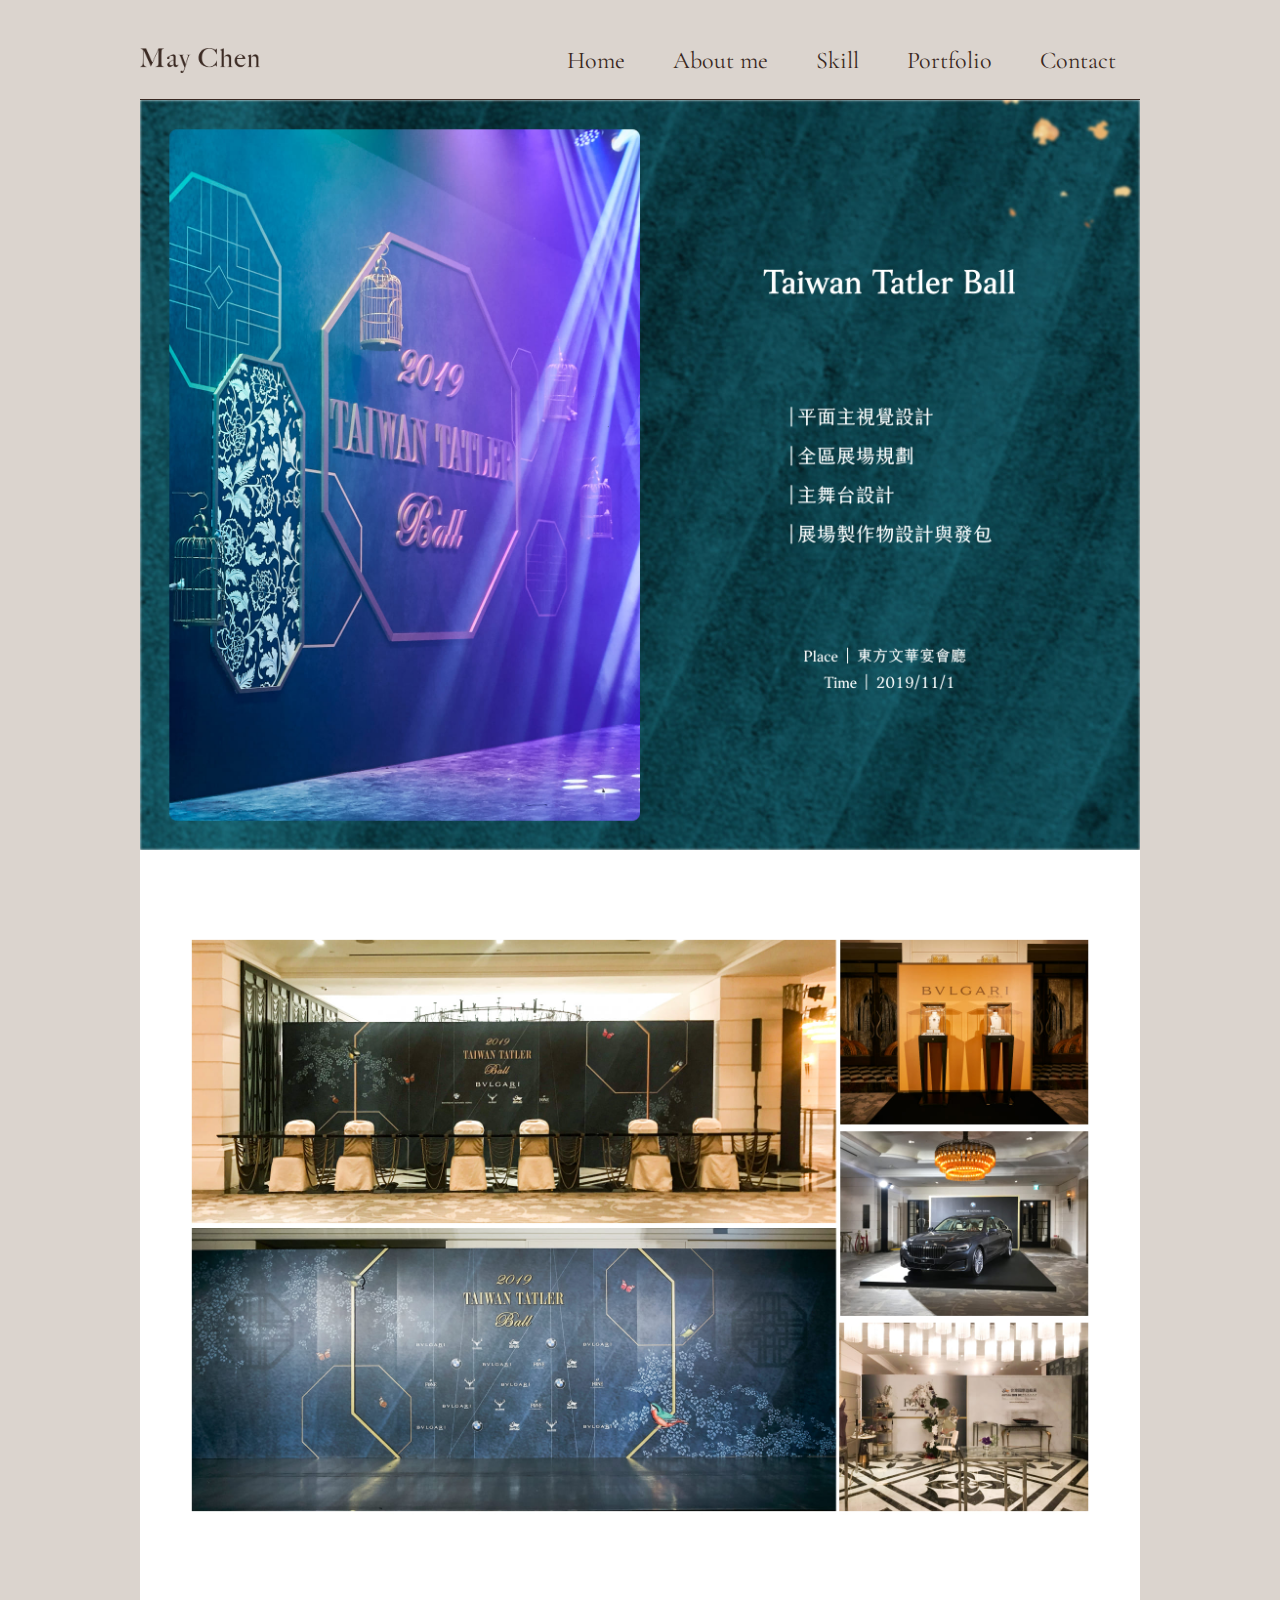
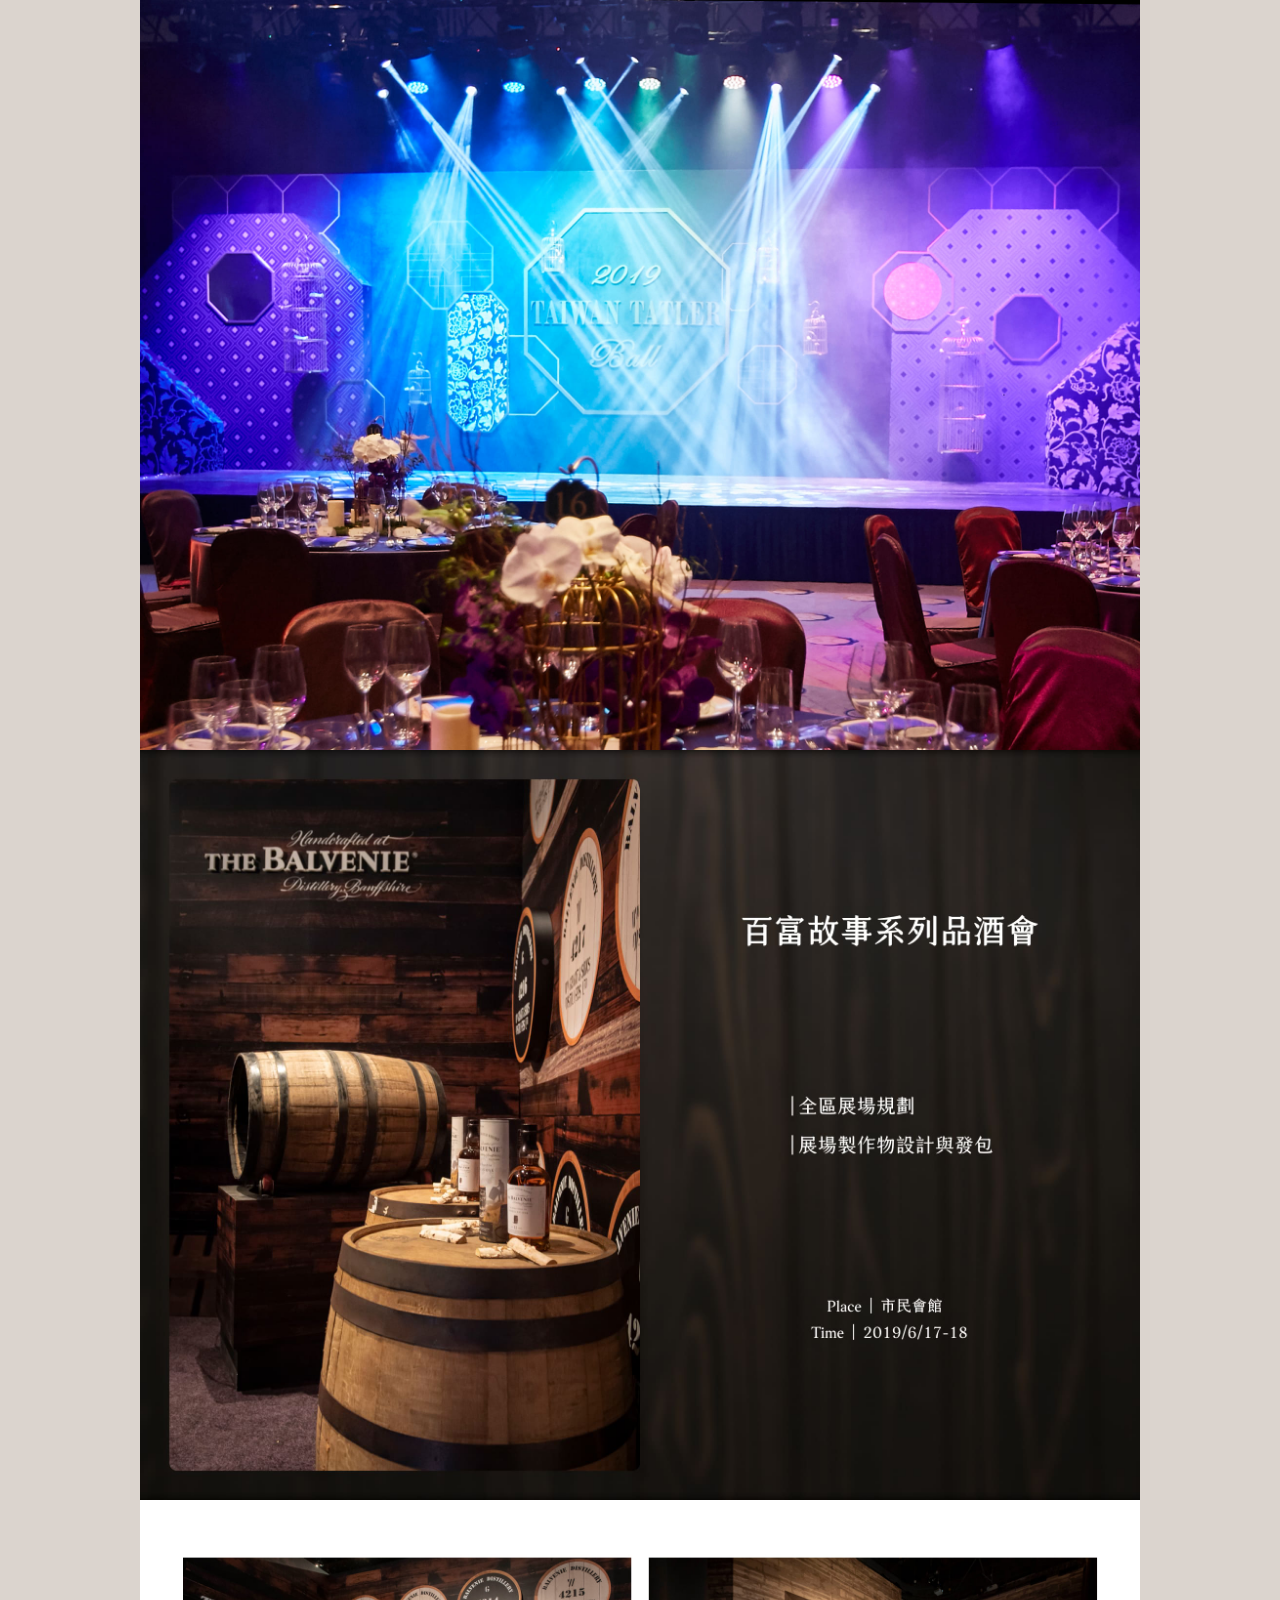
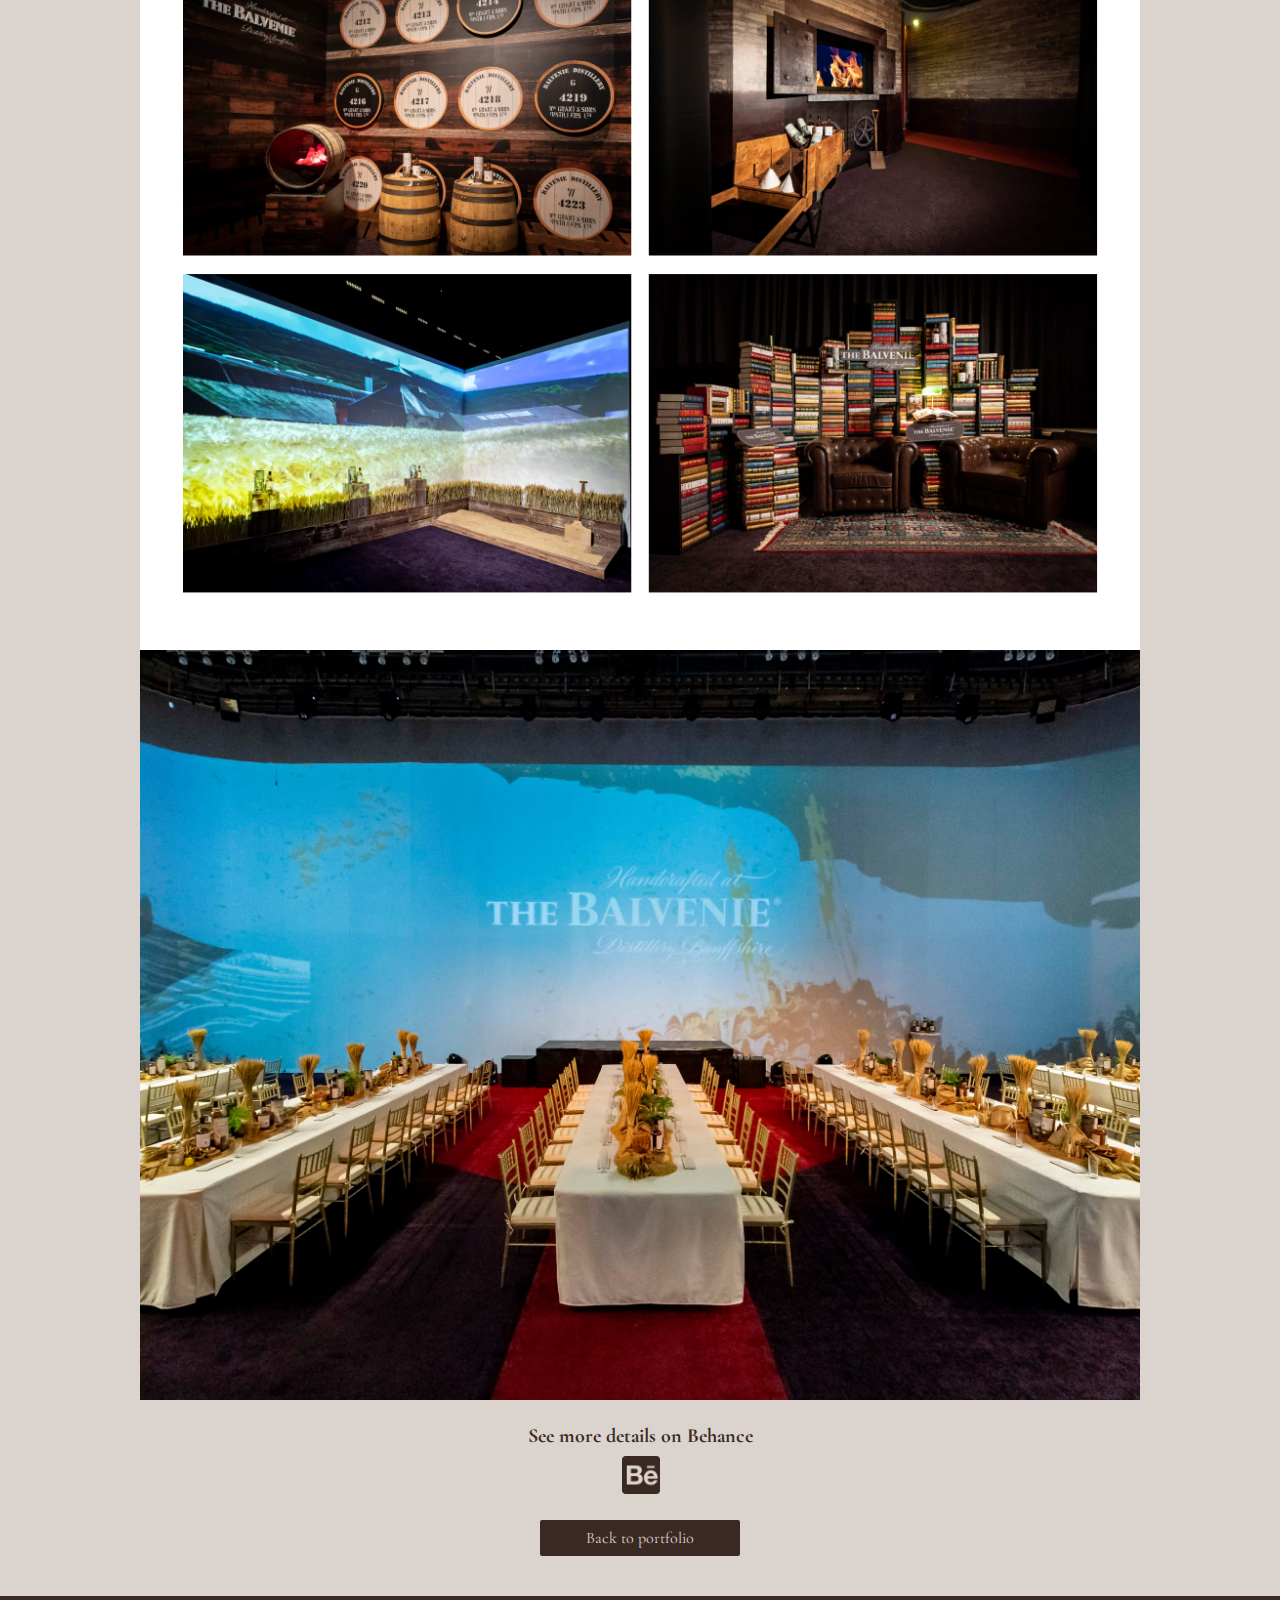
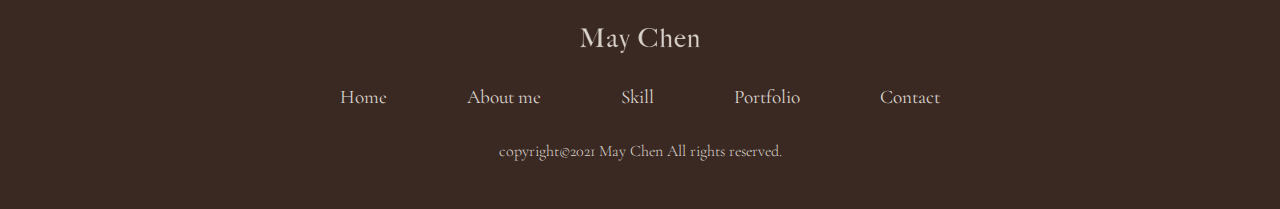
==== banquet.html @ 61004c6b "Add files via upload" ====
<!DOCTYPE html>
<html lang="zh-hant-tw">
<head>
    <meta charset="UTF-8">
    <meta name="viewport" content="width=device-width, initial-scale=1.0, shrink-to-fit=no">
    <title>May Chen Portfolio</title>
    <link rel="icon" href="mayChen.ico">
    <link rel="stylesheet" href="css/style.css">
</head>
<body>
    <header class="collection_header">
        <div class="container">
            <nav>
                <h1><a href="index.html"><img src="images/logo.png" alt=""></a></h1>
                <ul class="menu">
                    <li ><a href="index.html">Home</a></li>
                    <li><a href="index.html#about_me">About me</a></li>
                    <li><a href="index.html#skill">Skill</a></li>
                    <li><a href="index.html#portfolio">Portfolio</a></li>
                    <li><a href="index.html#contact">Contact</a></li>
                </ul>
            </nav>
        </div>
    </header>
    <main>
        <div class="container">
            <div class="content" onselectstart="return false;" ondragstart="return false;" oncontextmenu="return false;" oncopy="return false;">
                <img src="images/banquet/tt01.jpg" alt="collection01-1">
                <img src="images/banquet/tt02.jpg" alt="collection01-2">
                <img src="images/banquet/tt03.jpg" alt="collection01-3">
                <img src="images/banquet/tbv01.jpg" alt="collection02-1">
                <img src="images/banquet/tbv02.jpg" alt="collection02-2">
                <img src="images/banquet/tvb03.jpg" alt="collection02-3">
            </div>
            <div class="behance_box">
                <h2>See more details on Behance</h2>
                <a href="https://www.behance.net/gallery/119793203/2017-2021-PORTFOLIO-" target="_blank" class="icon"><img src="images/icon_behance.png" alt=""></a>
            </div>
            <div class="back_to_portfolio">
                <a href="index.html#portfolio">
                    <p>Back to portfolio</p>
                </a>
            </div>
        </div>
    </main>
    <footer>
        <div class="container">
            <a href="#" class="footer_logo">
                <img src="images/footer_logo.png" alt="logo">
            </a>
        </div>
        <ul class="footer_menu">
            <li ><a href="index.html">Home</a></li>
            <li><a href="index.html#about_me">About me</a></li>
            <li><a href="index.html#skill">Skill</a></li>
            <li><a href="index.html#portfolio">Portfolio</a></li>
            <li><a href="index.html#contact">Contact</a></li>
        </ul>
        <p>copyright©2021 May Chen All rights reserved.</p>
    </footer>
</body>
---- css/style.css ----
@charset "UTF-8";
@import url('https://fonts.googleapis.com/css2?family=Cormorant+Garamond:wght@300;500;600&family=Lora:wght@400;600&family=Noto+Sans+TC:wght@400;500&display=swap');
*{
    margin: 0;
    padding: 0;
    box-sizing: border-box;
    /* position: relative; */
}
body{
    font-family: 'Cormorant Garamond', serif;
    background-color: #DBD4CE;
    /* overflow: hidden; */
}
.container{
    width: 1000px;
	margin: 0 auto;
}
img{
    display: block;
    width: 100%;
}
ul{
    list-style: none;
}
a{
    text-decoration: none;
}
/*--------------next button-------------*/
/* ------------------------------------ */
.next_btn,.home_btn{
    display: inline-block;
    position: absolute;
    width: 90px;
    right: 0px;
    bottom: 20px;
}
.next_btn:hover{
    transform: scale(1.05);
}
.next_btn .btn_bg,.home_btn .btn_bg{
    position: relative;
    animation: rotate 10s infinite linear;
}
@keyframes rotate{
    0%{ transform: rotate(0deg);}
    100%{transform: rotate(360deg);}
}
.profile_btn, .skill_btn, .portfolio_btn,.contact_btn, .contact_home{
    position: absolute;
    top: 50%;
    left: 50%;
    transform: translate(-50%,-50%);
}
.profile_btn {
    width:50%;
}
.skill_btn{
    width: 35%;
}
.portfolio_btn{
    width: 65%;
}
.contact_btn{
    width: 55%;
}
.contact_home{
    width: 45%;
}
/* ----------------header-------------- */
/* ------------------------------------ */
.index_header{
    background-image: url(../images/bannerBG.jpg);
    background-position: center;
    background-size: cover;
    height: 100vh;
    overflow: hidden;
}
nav{
    display: flex;
    align-items: center;
    justify-content: space-between;
    padding-top: 46px;
    padding-bottom: 24px;
    border-bottom: 1px #3A2922 solid;
}
nav h1{
    width: 120px;
}
.menu{
    display: flex;
}
.menu li{
    position: relative;
    margin:0 16px;
    font-size: 1.5rem;
}
.menu  li  a{
    color: #3A2922;
    padding: 4px 8px;
    transition:all 0.3s ease-in
}
.menu li a:hover{
    background-color: #3A2922;
    color: #DBD4CE;
    border-radius: 4px;
}
/* ------banner------ */
.banner_box{
    display: flex;
    align-items: center;
    justify-content: center;
    position: relative;
    height: 75vh;
}
.banner_inner{
    display: flex;
    flex-direction: column;
    justify-content: center; 
    align-items: center; 
    background-image: url(../images/banner.png);
    background-position: center;
    background-size: contain;
    background-repeat: no-repeat;
    height: 350px;
    margin-top: 40px;
}
.banner_inner h2{
    font-size: 52px;
    font-family: 'Lora', serif;
    font-weight: 400;
    color: #3A2922;
    letter-spacing: 0.06em;
    margin-top: 2rem;
    animation: moveUp 1.2s ease-in-out both;
}
.banner_inner h3{
    font-family: 'Lora', serif;
    font-size: 20px;
    font-weight: 400;
    line-height: 150%;
    margin-top:2rem;
    color: #3A2922;
    letter-spacing: 0.06em;
    text-align: center;
    animation: moveUp 1.2s 0.5s ease-in-out backwards;
}
@keyframes moveUp{
    0%{
        transform: translateY(30px);
        opacity: 0;
    }
    50%{
        opacity: 1;
    }
    75%{
        transform: translateY(-4px);
    }
    100%{
        transform: translateY(0);
    }
}
/* ------------about profile------------ */
/* ------------------------------------- */
/* picture */
.about{
    height: 100vh;
    background-color: #EEE8E8;
}
.profile_box{
    position: relative;
    display: flex;
    align-items: center;
    justify-content: center;
    height: 100%;
}
.picture_box{
    flex:1;
    margin-top: 45px;
}
.my_picture{
    width: 480px;
    margin:0;
    padding: 0;
}
.about h1{
    font-size: 80px;
    margin: 0;
    padding: 0;
    line-height: 50px;
    transform: translate(260px,-280px)rotate(90deg);
    color: #B19071;
}
/* profile */
.profile{
    flex:1;
    padding: 0px 0px 80px 100px;
    text-align: left;
}
.profile h2{
    font-family: 'Noto Sans TC', sans-serif;
    font-size: 28px;
    font-weight: 400;
    color: #3A2922;
    margin-top: 24px;
}
.english_title{
    font-family: 'Lora', serif;
    font-size: 20px;
    font-weight: 400;
    color: #3A2922;
}
.profile hr{
    margin-bottom: 4px;
}
/* 個人資料 */
.my_info{
    font-family: 'Noto Sans TC','Lora', sans-serif;
    line-height: 28px;
    letter-spacing: 3%;
    list-style: none;
    color: #3A2922;
}
.my_info li{
    font-size: 18px;
}
.english_name{
    font-family: 'Lora', serif;
    font-size: 16px;
    font-weight: 400;
    letter-spacing: 3%;
}
/* 學經歷 */
.experience{
    display: flex;
    flex-direction: column;
}
.school,.work{
    display: flex;
    margin-top: 4px;
}
.icon{
    display: inline-block;
    width: 32px;
    height: 32px;
    margin-right: 4px;
}
.school ul,.work ul{
    display: inline-block;
    font-family: 'Noto Sans TC','Lora', sans-serif;
    line-height: 28px;
    letter-spacing: 3%;
    color: #3A2922;
}
.name{
    font-size: 18px;
}
.department{
    font-size: 14px;
    margin-bottom: 4px;
}
/* -------------about skill------------ */
/* ------------------------------------ */
.skill{
    background-color: #EEE8E8;
    padding-top: 24px;
}
.skill h1{
    color:#B19071;
    font-size: 80px;
    text-align: center;
    padding: 0;
    line-height: 48px;
}
.skill_content{
    background-image: url(../images/skillBg.jpg);
    background-size: cover;
    background-position: center;
    height: 90vh;
    overflow: hidden;
}
.skill_box{
    display: flex;
    align-items: center;
    justify-content: center;
    position: relative;
    height: 100%;
}
/* skill card */
.skill_cards{
    display: flex;
    align-items: center;
    justify-content:center;
    width: 85%;
    margin: 0 auto;
}
.cards{
    position: relative;
    flex: 1;
    margin:0 12px;
    border-radius: 20px;
    overflow: hidden;
    transition: all 0.5s;
    box-shadow: 0px 4px 6px rgba(0, 0, 0, 0.25);
}
.cards figcaption{
    position: absolute;
    width: 105%;
    height: 100%;
    text-align: center;
    top: 50%;
    left: 50%;
    transform: translate(-50%,-50%);
    background-color: #3A2922;
    color: #DBD4CE;
    font-size: 1.75rem;
    font-weight: 600;
    padding-top: 50%;
}
.cards:hover{
    transform: scale(1.05);
}
.cards:hover figcaption{
    display: none;
    opacity: 0;
}
/* -------------portfolio------------ */
/* ------------------------------------ */
.portfolio{
    background-color: #fff;
}
.portfolio_box{
    display: flex;
    align-items: center;
    justify-content: center;
    position: relative;
    height: 100vh;
}
.portfolio_menu{
    margin: 0 auto;
    width: 100%;
    padding-bottom: 5%;
}
.portfolio h1{
    font-size: 80px;
    margin: 0;
    padding: 0;
    line-height: 48px;
    color: #B19071;
}
/* tab menu */
#tab-menu{
    width:100%; 
    height: 100%;
}
#tab-menu > ul{ 
    position: absolute;
    display:block;
    margin:0;
    right:8px;
    transform: translateY(-101%);
    cursor: pointer;
}
#tab-menu > ul > li{
    display:inline-block; 
    vertical-align:top; 
    margin:0 -1px -1px 0 ;
    height: 60px; 
    font-family: 'Lora', serif;
    line-height: 32px; 
    font-size: 20px;
    font-weight: 600;
    background:#DBD4CE;
    padding:15px 20px;
    border-radius: 4px 4px 0 0;
    color: #B19071;
}
#tab-menu >  ul > li a{ 
    color:#888380;
    pointer-events: none;
    }
#tab-menu > ul > li.active{ 
    background:#B19071;
    /* color: #888380; */
}
#tab-menu > ul > li.active >a{ 
    color: #3A2922;
}
#tab-menu > .tab-inner{
    background-color: #B19071;
    height: 360px;
}
.tab-inner{ 
    display: flex;
    padding:15px; 
}
.collection{
    padding: 8px;
}
.collection img{
    border-radius: 8px;
    object-fit: cover;
}
.collection a:hover img{
    transform: scale(1.02);
    border: 2px solid #DBD4CE;
    border-radius: 8px;
    box-shadow: 2px 2px 8px rgba(58, 41, 34, 0.25);
}
/* phone */
/* -------------contact------------ */
/* ------------------------------------ */
.contact{
    background-image: url(../images/contactBg.jpg);
    background-position: center;
    background-size: cover;
    overflow: hidden;
}
.contact_box{
    position: relative;
    height: 90vh;
    display: flex;
    align-items: center;
    justify-content: center;
}
.contact_info{
    position: relative;
    width: 400px;
    height: 428px;
    margin: 0 auto;
    background-image: url(../images/contact_info.png);
    background-position: center;
    background-size: cover;
    object-fit: contain;
}
.contact_info ul{
    font-family: 'Lora', serif;
    font-size: 16px;
    line-height: 2rem;
    letter-spacing: 6%;
    position: absolute;
    right: 32px;
    bottom: 24px;
    text-align: right;
}
.info_title{
    display: inline-block;
    font-size: 0.8rem;
    line-height: 1.5rem;
    padding: 0px 28px 0px 28px;
    background-color: #3A2922;
    color: #DBD4CE;
    border-radius: 1rem;
}
.contact_info ul img{
    display: inline-block;
    width: 20%;
    margin-top: 10px;
}
.contact_info ul img:hover{
    transform: scale(1.2);
    border: 2px solid #B19071;
    border-radius: 4px;
    box-shadow: 2px 2px 4px rgba(58, 41, 34, 0.25);
}
/* ---------------footer--------------- */
/* ------------------------------------- */
footer{
    background-color: #3A2922;
}
.footer_logo img{
    width: 12%;
    margin: 0 auto;
    padding: 32px 0 16px;
}
.footer_menu{
    display: flex;
    align-items: center;
    justify-content: center;
}
.footer_menu li{
    font-size: 1.2rem;
    padding: 16px 24px;
}
.footer_menu li a{
    padding:8px 16px;
    color:#DBD4CE;
    transition: all 0.5s;
}
.footer_menu li a:hover{
    background-color: #DBD4CE;
    color: #3A2922;
}
footer p{
    color:#DBD4CE;
    font-size: 1rem;
    font-weight: 300;
    text-align: center;
    padding: 16px 0 48px;
}
/* ---------------collection--------------- */
/* ------------------------------------- */
.collection_header{
    height: 100%;
}
/* ------------collection main------------ */
/* ------------------------------------- */
.content{
    height: 100%;
    /* background-color: rgba(0, 0, 0, 0.5); */
}
.content h2{
   background-color:#EFEFEF;
   color: #3A2922;
    text-align: center;
    padding: 2%;
    font-size: 32px;
}
/* behance icon */
.behance_box{
    display: flex;
    flex-direction: column;
    align-items: center;
    margin: 16px 0;
}
.behance_box h2{
    font-size: 20px;
    margin: 8px 0;
    color: #3A2922;
}
.icon{
    text-align: center;
}
.icon img{
    width:120%;
}
.icon:hover img{
    transform: scale(1.25);
    border: 4px solid #B19071;
    border-radius: 8px;
}
/* back */
.back_to_portfolio{
    width: 20%;
    padding: 16px 0 40px;
    margin: 0 auto;
}
.back_to_portfolio a{
    display: block;
    background-color: #3A2922;
    font-size: 1rem;
    padding:8px 24px;
    color: #DBD4CE;
    text-align: center;
    border-radius: 2px;
}
.back_to_portfolio a:hover{
    background-color: #B19071;
    color: #3A2922;
    box-shadow: 0px 0px 6px rgba(0, 0, 0, 0.25);
}
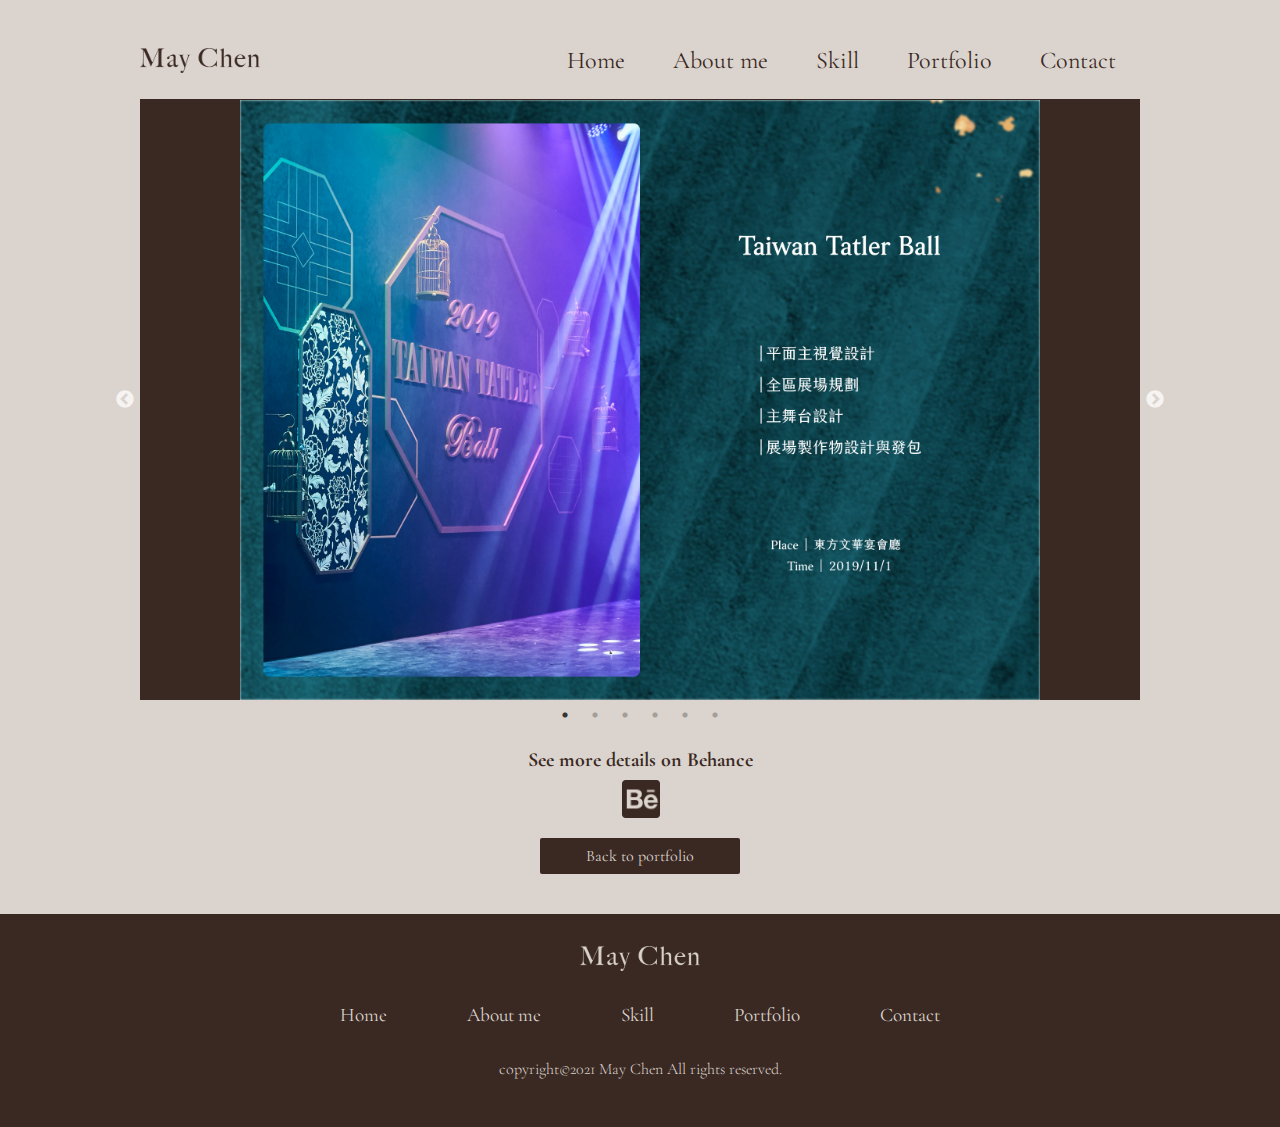
==== commit ca7e387d: "Add files via upload" ====
--- a/banquet.html
+++ b/banquet.html
@@ -5,6 +5,10 @@
     <meta name="viewport" content="width=device-width, initial-scale=1.0, shrink-to-fit=no">
     <title>May Chen Portfolio</title>
     <link rel="icon" href="mayChen.ico">
+    <!-- slick 換圖輪播 -->
+    <link rel="stylesheet" href="css/slick/slick.css">
+    <link rel="stylesheet" href="css/slick/slick-theme.css">
+    <!-- 自定義css -->
     <link rel="stylesheet" href="css/style.css">
 </head>
 <body>
@@ -58,4 +62,10 @@
         </ul>
         <p>copyright©2021 May Chen All rights reserved.</p>
     </footer>
+     <!-- jquery -->
+     <script src="js/jquery-3.6.0.min.js"></script>
+     <!-- slick -->
+     <script src="js/slick.min.js"></script>
+     <!-- 自定義 -->
+     <script src="js/portfolio.js"></script>
 </body>--- a/css/style.css
+++ b/css/style.css
@@ -506,21 +506,24 @@
 /* ------------------------------------- */
 .content{
     height: 100%;
-    /* background-color: rgba(0, 0, 0, 0.5); */
-}
-.content h2{
-   background-color:#EFEFEF;
-   color: #3A2922;
+    background-color:#3A2922;
+}
+.content img{
+    padding:0 100px;
+    width: 100%;
+}
+.prototitle{
+    color: #B19071;
     text-align: center;
     padding: 2%;
-    font-size: 32px;
+    font-size: 40px;
 }
 /* behance icon */
 .behance_box{
     display: flex;
     flex-direction: column;
     align-items: center;
-    margin: 16px 0;
+    margin: 40px 0 10px;
 }
 .behance_box h2{
     font-size: 20px;
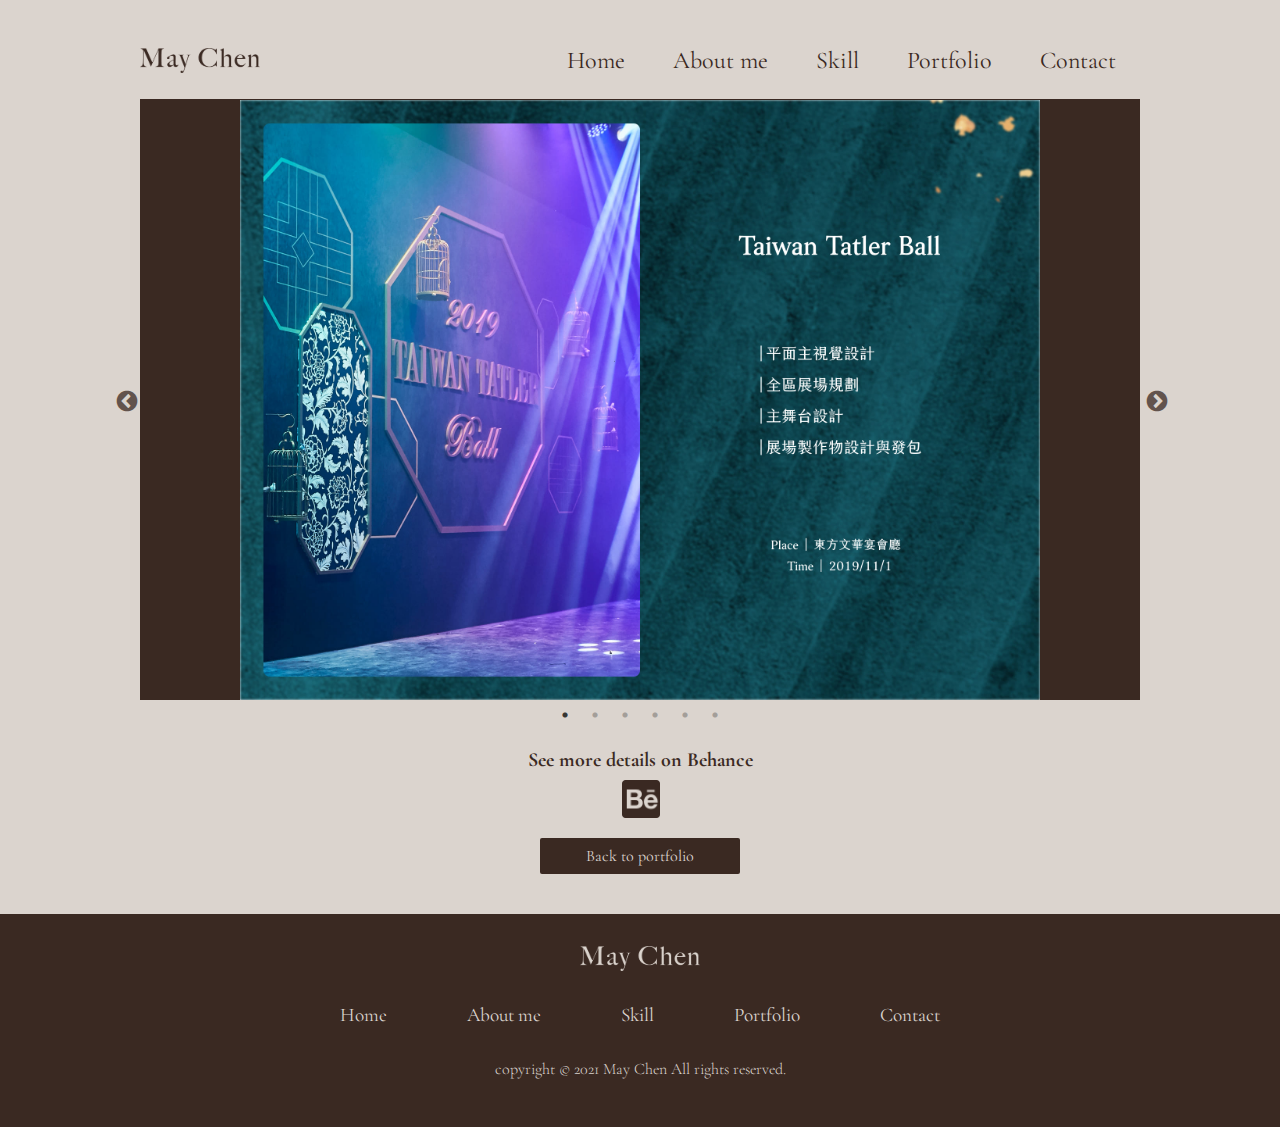
==== commit 07f799a4: "Add files via upload" ====
--- a/banquet.html
+++ b/banquet.html
@@ -8,6 +8,8 @@
     <!-- slick 換圖輪播 -->
     <link rel="stylesheet" href="css/slick/slick.css">
     <link rel="stylesheet" href="css/slick/slick-theme.css">
+     <!-- fontawesome -->
+     <link rel="stylesheet" href="https://pro.fontawesome.com/releases/v5.10.0/css/all.css" integrity="sha384-AYmEC3Yw5cVb3ZcuHtOA93w35dYTsvhLPVnYs9eStHfGJvOvKxVfELGroGkvsg+p" crossorigin="anonymous"/>
     <!-- 自定義css -->
     <link rel="stylesheet" href="css/style.css">
 </head>
@@ -15,9 +17,15 @@
     <header class="collection_header">
         <div class="container">
             <nav>
-                <h1><a href="index.html"><img src="images/logo.png" alt=""></a></h1>
-                <ul class="menu">
-                    <li ><a href="index.html">Home</a></li>
+                <h1><a href="#"><img src="images/logo.png" alt=""></a></h1>
+                <a href="#popup" class="burger">
+                    <i class="fas fa-bars"></i>
+                </a>
+                <ul id="popup" class="menu navbar-overly">
+                    <a href="#" class="btn-close">
+                        <i class="fas fa-times"></i>
+                    </a>
+                    <li><a href="index.html">Home</a></li>
                     <li><a href="index.html#about_me">About me</a></li>
                     <li><a href="index.html#skill">Skill</a></li>
                     <li><a href="index.html#portfolio">Portfolio</a></li>
@@ -27,7 +35,7 @@
         </div>
     </header>
     <main>
-        <div class="container">
+        <div class="container portfolio-inner">
             <div class="content" onselectstart="return false;" ondragstart="return false;" oncontextmenu="return false;" oncopy="return false;">
                 <img src="images/banquet/tt01.jpg" alt="collection01-1">
                 <img src="images/banquet/tt02.jpg" alt="collection01-2">
@@ -60,7 +68,7 @@
             <li><a href="index.html#portfolio">Portfolio</a></li>
             <li><a href="index.html#contact">Contact</a></li>
         </ul>
-        <p>copyright©2021 May Chen All rights reserved.</p>
+        <small>copyright &copy; 2021 May Chen All rights reserved.</small>
     </footer>
      <!-- jquery -->
      <script src="js/jquery-3.6.0.min.js"></script>
--- a/css/style.css
+++ b/css/style.css
@@ -4,12 +4,10 @@
     margin: 0;
     padding: 0;
     box-sizing: border-box;
-    /* position: relative; */
 }
 body{
     font-family: 'Cormorant Garamond', serif;
     background-color: #DBD4CE;
-    /* overflow: hidden; */
 }
 .container{
     width: 1000px;
@@ -24,6 +22,21 @@
 }
 a{
     text-decoration: none;
+}
+@media (max-width:992px){
+    .container{
+        width: 85%;
+    }
+}
+@media (max-width:768px){
+    .container{
+        width: 90%;
+    }
+}
+@media (max-width:540px){
+    .container{
+        width: 90%;
+    }
 }
 /*--------------next button-------------*/
 /* ------------------------------------ */
@@ -66,6 +79,11 @@
 .contact_home{
     width: 45%;
 }
+@media(max-width:540px){
+    .next_btn,.home_btn{
+        display: none;
+    }
+}
 /* ----------------header-------------- */
 /* ------------------------------------ */
 .index_header{
@@ -86,6 +104,16 @@
 nav h1{
     width: 120px;
 }
+.burger{
+    display: none;
+    color: #3A2922;
+    font-size: 24px;
+}
+.btn-close{
+    display: none;
+    color: #3A2922;
+    font-size: 24px;
+}
 .menu{
     display: flex;
 }
@@ -103,6 +131,45 @@
     background-color: #3A2922;
     color: #DBD4CE;
     border-radius: 4px;
+}
+@media(max-width:992px){
+    .menu li{
+        font-size: 1rem;
+    }
+}
+@media (max-width:768px){
+    .burger{
+        display: block;
+    }
+    .navbar-overly{
+        position: fixed;
+        top: 0;
+        right: 0;
+        width: 50%;
+        height: 100%;
+        background-color: #B19071;
+        z-index: 99;
+        opacity: 0;
+        visibility: hidden;
+        transition: all 0.3s;
+        padding-top: 120px;
+    }
+    #popup:target{
+        display: block;
+        opacity: 1;
+        visibility: visible;
+    }
+    .btn-close{
+        display: block;
+        position: absolute;
+        top: 10px;
+        right: 10px;
+    }
+    .menu li{
+        text-align: center;
+        line-height: 2.5rem;
+        padding-bottom: 40px;
+    }
 }
 /* ------banner------ */
 .banner_box{
@@ -159,6 +226,36 @@
         transform: translateY(0);
     }
 }
+@media (max-width:992px){
+    .banner_inner{
+        height: 500px;
+    }
+    .banner_inner h2{
+        font-size: 56px;
+        text-align: center;
+    }
+    .banner_inner h3{
+        font-size: 24px;
+    }
+}
+@media (max-width:768px){
+    .banner_inner{
+        height: 400px;
+    }
+    .banner_inner h2{
+        font-size: 48px;
+        text-align: center;
+    }
+}
+@media (max-width:540px){
+    .banner_inner h2{
+        font-size: 32px;
+        text-align: center;
+    }
+    .banner_inner h3{
+        font-size: 16px;
+    }
+}
 /* ------------about profile------------ */
 /* ------------------------------------- */
 /* picture */
@@ -190,6 +287,45 @@
     transform: translate(260px,-280px)rotate(90deg);
     color: #B19071;
 }
+@media (max-width:992px){
+    .my_picture{
+        width: 400px;
+    }
+    .about h1{
+        font-size: 56px;
+        line-height: 50px;
+        transform: translate(218px,-240px)rotate(90deg);
+    }
+}
+@media (max-width:768px){
+    .about{
+        height: 120vh;
+    }
+    .profile_box{
+        flex-direction: column;
+        padding-top: 150px;
+    }
+    .about h1{
+        line-height: 50px;
+        transform: translate(30px,-575px)rotate(0deg);
+        color: #B19071;
+    }
+}
+@media (max-width:540px){
+    .about{
+        height: 135vh;
+    }
+    .profile_box{
+        padding-top: 80px;
+    }
+    .my_picture{
+        width: 350px;
+    }
+    .about h1{
+        font-size: 48px;
+        transform: translate(50px,-422px)rotate(0deg);
+    }
+}
 /* profile */
 .profile{
     flex:1;
@@ -257,6 +393,30 @@
 .department{
     font-size: 14px;
     margin-bottom: 4px;
+}
+@media (max-width:992px){
+    .profile h2{
+        font-size: 24px;
+    }
+    .english_title{
+        font-size: 18px;
+    }
+    .my_info li{
+        font-size: 16px;
+    }
+}
+@media (max-width:768px){
+    .profile{
+    padding: 0px 0px 50px 0px;
+}
+}
+@media (max-width:540px){
+    .profile h2{
+        font-size: 24px;
+    }
+    .my_info li{
+        font-size: 16px;
+    }
 }
 /* -------------about skill------------ */
 /* ------------------------------------ */
@@ -323,6 +483,27 @@
     display: none;
     opacity: 0;
 }
+@media (max-width:768px){
+    .skill{
+        padding-top: 60px;
+    }
+    .skill_cards{
+        flex-direction: column;
+        width: 40%;
+        padding: 20px;
+    }
+    .cards{
+        margin-bottom: 20px;
+    }
+}
+@media (max-width:540px){
+    .skill_content{
+        height: 110vh;
+    }
+    .skill_cards{
+        width: 80%;
+    }
+}
 /* -------------portfolio------------ */
 /* ------------------------------------ */
 .portfolio{
@@ -346,6 +527,20 @@
     padding: 0;
     line-height: 48px;
     color: #B19071;
+}
+@media (max-width:992px){
+    .portfolio_box{
+        height: 125vh;
+    }
+}
+@media (max-width:540px){
+    .portfolio_box{
+        height: 120vh;
+    }
+    .portfolio h1{
+        font-size: 48px;
+        transform: translateY(10px);
+    }
 }
 /* tab menu */
 #tab-menu{
@@ -406,7 +601,56 @@
     border-radius: 8px;
     box-shadow: 2px 2px 8px rgba(58, 41, 34, 0.25);
 }
-/* phone */
+@media (max-width:992px){
+    #tab-menu > .tab-inner{
+        height: 840px;
+    }
+    .tab-inner{ 
+        align-items: stretch;
+        flex-wrap: wrap;
+        width: 100%;
+    }
+    .collection{
+        width: 50%;
+        padding: 8px;
+    }
+}
+@media (max-width:768px){
+    #tab-menu > .tab-inner{
+        height: 720px;
+    }
+    .tab-inner{ 
+        align-items: stretch;
+        flex-wrap: wrap;
+        width: 100%;
+    }
+    .collection{
+        width: 50%;
+        padding: 8px;
+    }
+}
+@media (max-width:540px){
+    #tab-menu > ul > li{
+        height: 40px; 
+        font-size: 16px;
+        padding:8px 10px;
+        border-radius: 4px 4px 0 0;
+        color: #B19071;
+    }
+    #tab-menu > .tab-inner{
+        height: 910px;
+    }
+    .tab-inner{ 
+        flex-direction: column;
+        align-items: center;
+        flex-wrap: nowrap;
+        width: 100%;
+    }
+    .collection{
+        width: 95%;
+        padding: 8px;
+    }
+}
 /* -------------contact------------ */
 /* ------------------------------------ */
 .contact{
@@ -462,6 +706,45 @@
     border-radius: 4px;
     box-shadow: 2px 2px 4px rgba(58, 41, 34, 0.25);
 }
+@media (max-width:992px){
+    .contact_info{
+        width: 600px;
+        height: 642px;
+    }
+    .contact_info ul{
+        font-size: 24px;
+        line-height: 2.4rem;
+        right: 60px;
+        bottom: 60px;
+    }
+    .info_title{
+        font-size: 1.2rem;
+        line-height: 1.5rem;
+        padding: 0px 28px 0px 28px;
+    }
+}
+@media (max-width:768px){
+    .contact_info{
+        width: 480px;
+        height: 514px;
+    }
+    .contact_info ul{
+        right: 40px;
+        bottom: 40px;
+        line-height: 2rem;
+    }
+}
+@media (max-width:540px){
+    .contact_info{
+        width: 340px;
+        height: 362px;
+    }
+    .contact_info ul{
+        font-size: 14px;
+        line-height: 1.5rem;
+        letter-spacing: 6%;
+    }
+}
 /* ---------------footer--------------- */
 /* ------------------------------------- */
 footer{
@@ -490,13 +773,26 @@
     background-color: #DBD4CE;
     color: #3A2922;
 }
-footer p{
+footer small{
+    display: block;
     color:#DBD4CE;
     font-size: 1rem;
     font-weight: 300;
     text-align: center;
     padding: 16px 0 48px;
 }
+@media (max-width:540px){
+    .footer_logo img{
+        width: 35%;
+        padding: 24px 0 8px;
+    }
+    .footer_menu{
+        display: none;
+    }
+    footer small{
+        padding: 16px 0 32px;
+    }
+}
 /* ---------------collection--------------- */
 /* ------------------------------------- */
 .collection_header{
@@ -504,6 +800,9 @@
 }
 /* ------------collection main------------ */
 /* ------------------------------------- */
+.portfolio-inner{
+    min-height: 80vh;
+}
 .content{
     height: 100%;
     background-color:#3A2922;
@@ -517,6 +816,17 @@
     text-align: center;
     padding: 2%;
     font-size: 40px;
+}
+@media (max-width:992px){
+    .content img{
+        padding:0;
+    }
+    .prototitle{
+        display: none;
+    }
+    iframe{
+        display: none;
+    }
 }
 /* behance icon */
 .behance_box{
@@ -560,4 +870,14 @@
     background-color: #B19071;
     color: #3A2922;
     box-shadow: 0px 0px 6px rgba(0, 0, 0, 0.25);
+}
+@media (max-width:768px){
+    .back_to_portfolio{
+        width: 30%;
+    }
+}
+@media (max-width:540px){
+    .back_to_portfolio{
+        width: 50%;
+    }
 }